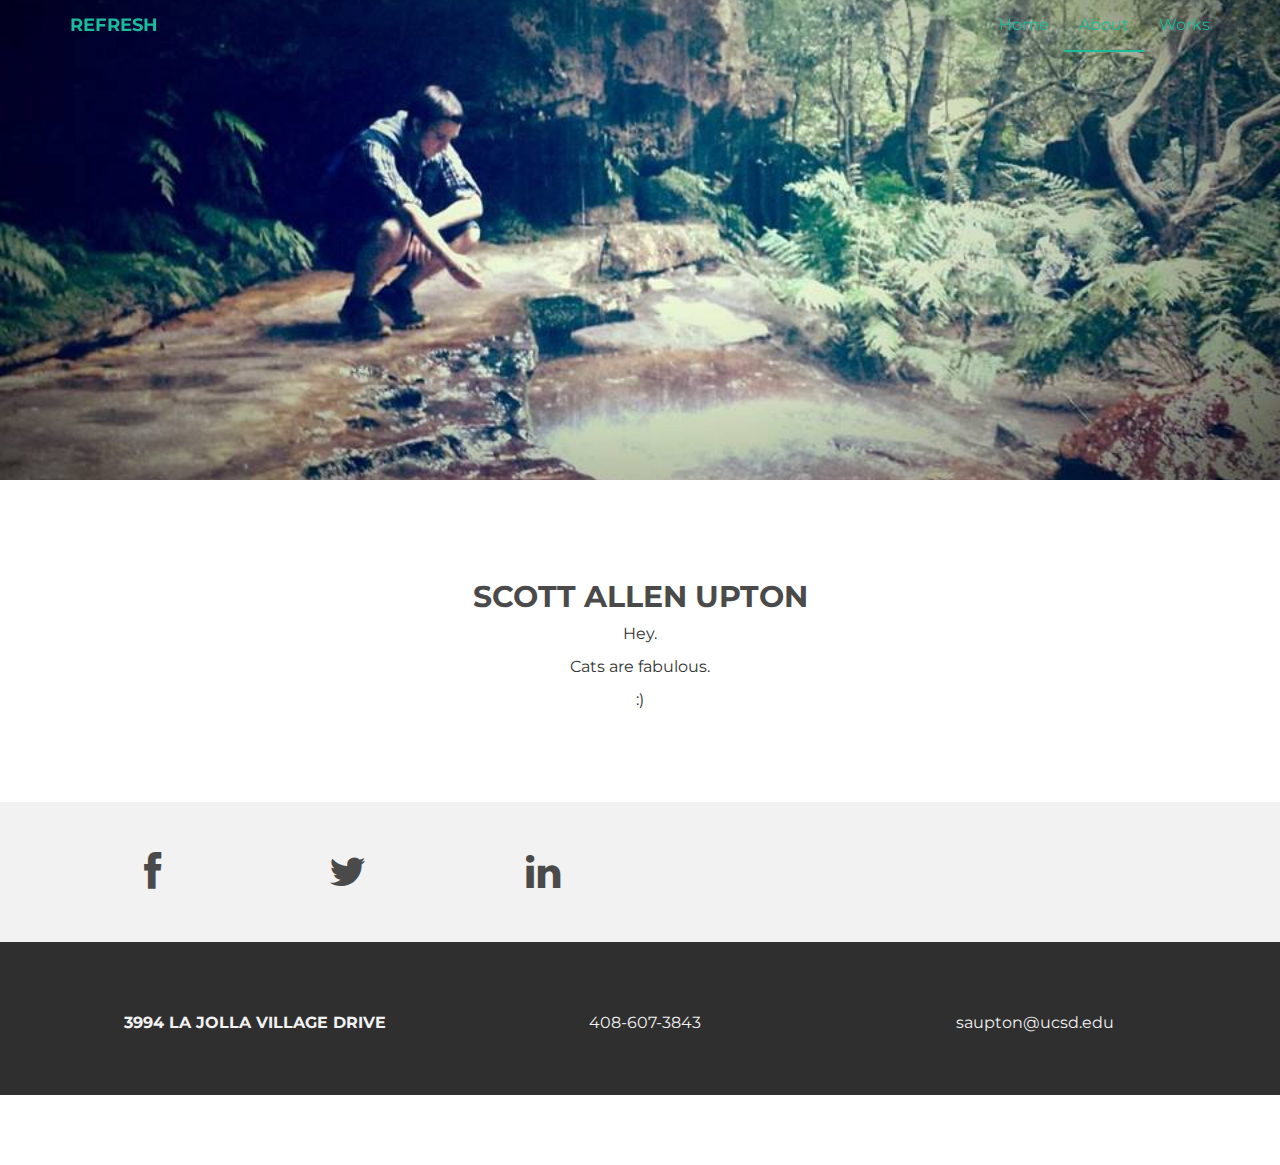
==== about.html @ 27230bd0 "Added template, pictures, etc." ====
<!DOCTYPE html>
<html lang="en">
  <head>
    <meta charset="utf-8">
    <meta http-equiv="X-UA-Compatible" content="IE=edge">
    <meta name="viewport" content="width=device-width, initial-scale=1">
    <meta name="description" content="">
    <meta name="author" content="">
    <link rel="shortcut icon" href="assets/ico/favicon.ico">

    <title>ScottAllenUpton</title>

    <!-- Bootstrap core CSS -->
    <link href="assets/css/bootstrap.css" rel="stylesheet">

    <!-- Custom styles for this template -->
    <link href="assets/css/style.css" rel="stylesheet">
    <link href="assets/css/font-awesome.min.css" rel="stylesheet">

    <!-- Just for debugging purposes. Don't actually copy this line! -->
    <!--[if lt IE 9]><script src="../../assets/js/ie8-responsive-file-warning.js"></script><![endif]-->

    <!-- HTML5 shim and Respond.js IE8 support of HTML5 elements and media queries -->
    <!--[if lt IE 9]>
      <script src="https://oss.maxcdn.com/libs/html5shiv/3.7.0/html5shiv.js"></script>
      <script src="https://oss.maxcdn.com/libs/respond.js/1.4.2/respond.min.js"></script>
    <![endif]-->
  </head>

  <body>

    <!-- Static navbar -->
    <div class="navbar navbar-default navbar-fixed-top" role="navigation">
      <div class="container">
        <div class="navbar-header">
          <button type="button" class="navbar-toggle" data-toggle="collapse" data-target=".navbar-collapse">
            <span class="sr-only">Toggle navigation</span>
            <span class="icon-bar"></span>
            <span class="icon-bar"></span>
            <span class="icon-bar"></span>
          </button>
          <a class="navbar-brand" href="index.html">REFRESH</a>
        </div>
        <div class="navbar-collapse collapse">
          <ul class="nav navbar-nav navbar-right">
            <li><a href="index.html">Home</a></li>
            <li class="active"><a href="about.html">About</a></li>
            <li><a href="index.html#works">Works</a></li>
          </ul>
        </div><!--/.nav-collapse -->
      </div>
    </div>


	<div id="aboutwrap">
	    <div class="container">
			<div class="row">
				<div class="col-lg-6 col-lg-offset-3">
				</div>
			</div><! --/row -->
	    </div> <!-- /container -->
	</div><! --/aboutwrap -->
	
	<div class="container">
		<div class="row centered mt mb">
			<div class="col-lg-8 col-lg-offset-2">
				<h2>SCOTT ALLEN UPTON</h2>
				<p>Hey.</p>
				<p>Cats are fabulous.</p>
				<p>:)</p>
			</div>

		</div><! --/row -->
	</div><! --/container -->
	
	<div id="social">
		<div class="container">
			<div class="row centered">

				<div class="col-lg-2">
					<a href="#"><i class="fa fa-facebook"></i></a>
				</div>
				<div class="col-lg-2">
					<a href="#"><i class="fa fa-twitter"></i></a>
				</div>
				<div class="col-lg-2">
					<a href="#"><i class="fa fa-linkedin"></i></a>
				</div>
			
			</div><! --/row -->
		</div><! --/container -->
	</div><! --/social -->

	<div id="footerwrap">
		<div class="container">
			<div class="row centered">
				<div class="col-lg-4">
					<p><b>3994 LA JOLLA VILLAGE DRIVE</b></p>
				</div>
			
				<div class="col-lg-4">
					<p>408-607-3843</p>
				</div>
				<div class="col-lg-4">
					<p>saupton@ucsd.edu</p>
				</div>
			
			</div>
		
		</div>
	</div><! --/footerwrap -->
	


    <!-- Bootstrap core JavaScript
    ================================================== -->
    <!-- Placed at the end of the document so the pages load faster -->
    <script src="https://ajax.googleapis.com/ajax/libs/jquery/1.11.0/jquery.min.js"></script>
    <script src="assets/js/bootstrap.min.js"></script>
  </body>
</html>
---- assets/css/style.css ----
/*
 * Author: Carlos Alvarez
 * URL: http://Alvarez.is
 *
 * Project Name: NYC Design
 * Version: 1.0
 * Date: 04-20-2014
 * URL: 
 */


/* ==========================================================================
   Base Styles, Bootstrap Modifications & Fonts Import
   ========================================================================== */

@import url(http://fonts.googleapis.com/css?family=Montserrat:400,700);


::-moz-selection {
    background: #f2c2c9;
    color: #a4003a;
    text-shadow: none;
}

::selection {
    background: #16a085;
    color: #a4003a;
    text-shadow: none;
}

/*
 * A better looking default horizontal rule
 */

 hr {
    display: block;
    height: 1px;
    border: 0;
    border-top: 1px solid #ccc;
    margin: 1em 0;
    padding: 0;
}

.centered {
	text-align: center
}

.mt {
	margin-top: 80px;
}

.mb {
	margin-bottom: 80px;
}

/* ==========================================================================
   General styles
   ========================================================================== */


body {
    font-family: 'Montserrat', sans-serif;
    font-weight: 400;
    font-size: 16px;

    -webkit-font-smoothing: antialiased;
    -webkit-overflow-scrolling: touch;
}

h1, h2, h3, h4, h5, h6 {
	font-weight: 700;
    color: #4a4a4a;
}


.navbar-brand {
	font-weight: 700;
}

.navbar-default .navbar-brand {
	color: #1abc9c;
}

.navbar-default {
	background-color: transparent;
	border-color: transparent;
}

.navbar-default .navbar-nav > .active > a, .navbar-default .navbar-nav > .active > a:hover, .navbar-default .navbar-nav > .active > a:focus {
	color: #1abc9c;
	background-color: transparent;
	border-bottom: 2px solid #1abc9c
}

.navbar-default .navbar-nav > li > a {
	color: #1abc9c;
}

/* ==========================================================================
   Wrap Sections
   ========================================================================== */

#headerwrap {
	background: url(../img/back.jpg) no-repeat center top;
	margin-top: -70px;
	padding-top: 250px;
	text-align:center;
	background-attachment: relative;
	background-position: center center;
	min-height: 650px;
	width: 100%;
	
    -webkit-background-size: 100%;
    -moz-background-size: 100%;
    -o-background-size: 100%;
    background-size: 100%;

    -webkit-background-size: cover;
    -moz-background-size: cover;
    -o-background-size: cover;
    background-size: cover;
}

#headerwrap h1 {
	color:#ffffff;
	padding-top: 10px;
	padding-bottom: 20px;
	letter-spacing: 4px;
	font-size: 80px;
	font-weight: bold;
}

#headerwrap h4 {
	font-weight: 400;
	color: #ffffff
}

#social {
	padding-top: 50px;
	padding-bottom: 50px;
	background-color: #f2f2f2;
}

#social i {
	font-size: 40px;
	color: #4a4a4a
}

#social i:hover {
	color: #1abc9c
}

#footerwrap {
	padding-top: 70px;
	padding-bottom: 50px;
	background-color: #2f2f2f;
}

#footerwrap p {
	color: #f2f2f2;
	margin-left: 10px;
}

#workwrap {	
	background: url(../img/work.jpg) no-repeat center top;
	margin-top: -70px;
	padding-top: 250px;
	text-align:center;
	background-attachment: relative;
	background-position: center center;
	min-height: 650px;
	width: 100%;
	
    -webkit-background-size: 100%;
    -moz-background-size: 100%;
    -o-background-size: 100%;
    background-size: 100%;

    -webkit-background-size: cover;
    -moz-background-size: cover;
    -o-background-size: cover;
    background-size: cover;
}

#workwrap h1 {
	color:#ffffff;
	padding-top: 10px;
	padding-bottom: 20px;
	letter-spacing: 4px;
	font-size: 80px;
	font-weight: bold;
}

#workwrap h4 {
	font-weight: 400;
	color: #ffffff
}

#aboutwrap {	
	background: url(../img/about.jpg) no-repeat center top;
	margin-top: -70px;
	padding-top: 250px;
	text-align:center;
	background-attachment: relative;
	background-position: center center;
	min-height: 550px;
	width: 100%;
	
    -webkit-background-size: 100%;
    -moz-background-size: 100%;
    -o-background-size: 100%;
    background-size: 100%;

    -webkit-background-size: cover;
    -moz-background-size: cover;
    -o-background-size: cover;
    background-size: cover;
}




/* Gallery */
.gallery {
	margin-top: 30px;
}

.gallery img:hover {
	opacity: 0.4;
}
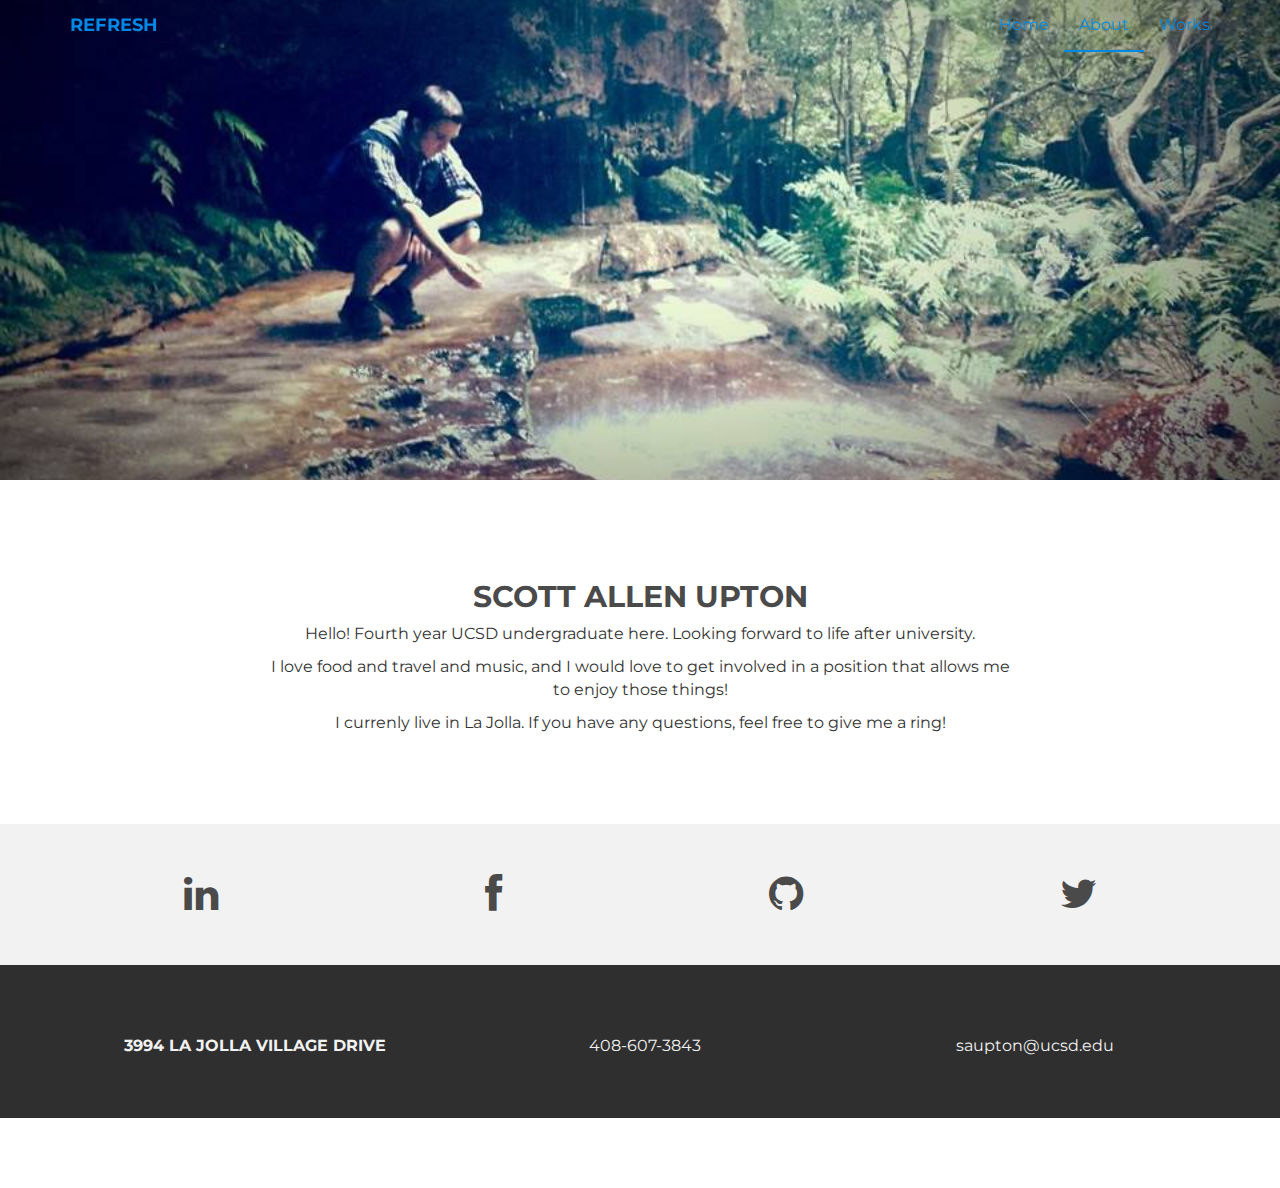
==== commit 3b5bb16a: "Added picture, changed spacing, changed colorscheme" ====
--- a/about.html
+++ b/about.html
@@ -65,9 +65,9 @@
 		<div class="row centered mt mb">
 			<div class="col-lg-8 col-lg-offset-2">
 				<h2>SCOTT ALLEN UPTON</h2>
-				<p>Hey.</p>
-				<p>Cats are fabulous.</p>
-				<p>:)</p>
+				<p>Hello! Fourth year UCSD undergraduate here. Looking forward to life after university.</p>
+				<p>I love food and travel and music, and I would love to get involved in a position that allows me to enjoy those things!</p>
+				<p>I currenly live in La Jolla. If you have any questions, feel free to give me a ring!</p>
 			</div>
 
 		</div><! --/row -->
@@ -77,14 +77,17 @@
 		<div class="container">
 			<div class="row centered">
 
-				<div class="col-lg-2">
-					<a href="#"><i class="fa fa-facebook"></i></a>
+				<div class="col-lg-3">
+					<a href="https://www.linkedin.com/in/scottallenupton"><i class="fa fa-linkedin"></i></a>
 				</div>
-				<div class="col-lg-2">
-					<a href="#"><i class="fa fa-twitter"></i></a>
+				<div class="col-lg-3">
+					<a href="https://www.facebook.com/ScottyUScottish"><i class="fa fa-facebook"></i></a>
 				</div>
-				<div class="col-lg-2">
-					<a href="#"><i class="fa fa-linkedin"></i></a>
+				<div class="col-lg-3">
+					<a href="https://github.com/scottallenupton"><i class="fa fa-github"></i></a>
+				</div>	
+				<div class="col-lg-3">
+					<a href="https://twitter.com/ScottyUScottish"><i class="fa fa-twitter"></i></a>
 				</div>
 			
 			</div><! --/row -->
--- a/assets/css/style.css
+++ b/assets/css/style.css
@@ -1,8 +1,5 @@
 /*
- * Author: Carlos Alvarez
- * URL: http://Alvarez.is
- *
- * Project Name: NYC Design
+
  * Version: 1.0
  * Date: 04-20-2014
  * URL: 
@@ -23,8 +20,8 @@
 }
 
 ::selection {
-    background: #16a085;
-    color: #a4003a;
+    background: #008AE6;
+    color: #ffffff;
     text-shadow: none;
 }
 
@@ -78,7 +75,7 @@
 }
 
 .navbar-default .navbar-brand {
-	color: #1abc9c;
+	color: #008AE6;
 }
 
 .navbar-default {
@@ -87,13 +84,13 @@
 }
 
 .navbar-default .navbar-nav > .active > a, .navbar-default .navbar-nav > .active > a:hover, .navbar-default .navbar-nav > .active > a:focus {
-	color: #1abc9c;
+	color: #008AE6;
 	background-color: transparent;
-	border-bottom: 2px solid #1abc9c
+	border-bottom: 2px solid #008AE6;
 }
 
 .navbar-default .navbar-nav > li > a {
-	color: #1abc9c;
+	color: #008AE6;
 }
 
 /* ==========================================================================
@@ -147,7 +144,7 @@
 }
 
 #social i:hover {
-	color: #1abc9c
+	color: #008AE6
 }
 
 #footerwrap {
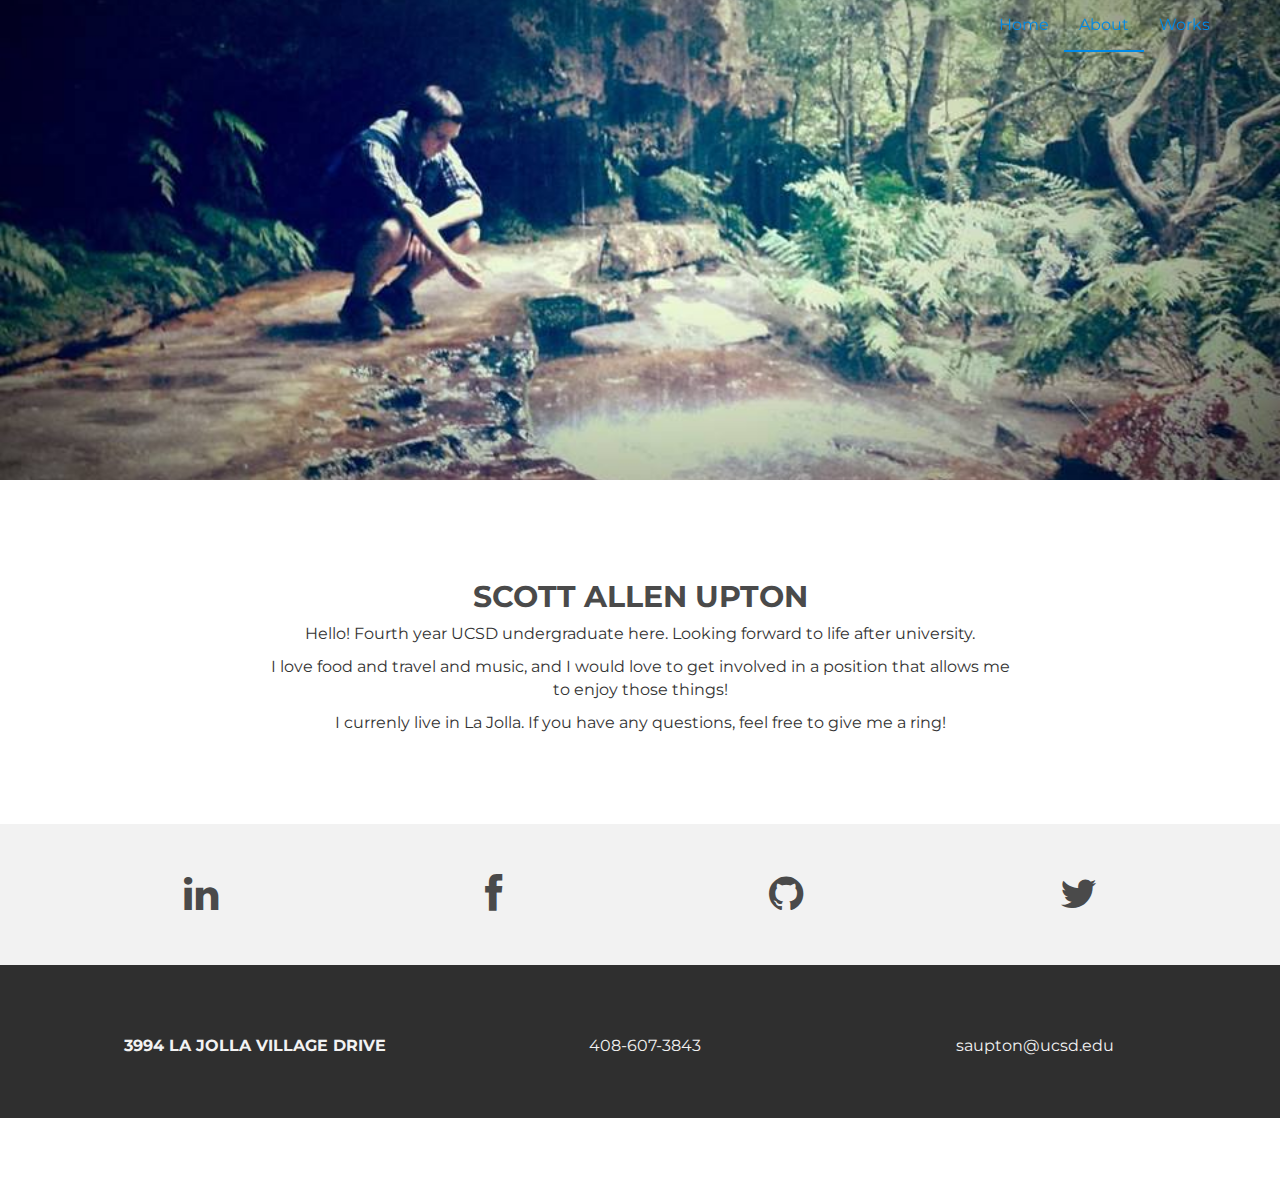
==== commit d9dc5bf0: "Added resizable PDF" ====
--- a/about.html
+++ b/about.html
@@ -39,7 +39,6 @@
             <span class="icon-bar"></span>
             <span class="icon-bar"></span>
           </button>
-          <a class="navbar-brand" href="index.html">REFRESH</a>
         </div>
         <div class="navbar-collapse collapse">
           <ul class="nav navbar-nav navbar-right">
--- a/assets/css/style.css
+++ b/assets/css/style.css
@@ -224,4 +224,19 @@
 
 .gallery img:hover {
 	opacity: 0.4;
+}
+
+.calender-container {
+	position: relative;
+	padding-bottom: 75%;
+	height:0;
+	overflow:hidden;
+}
+
+.calender-container iframe {
+	position:absolute;
+	top:0;
+	left:0;
+	width:100%;
+	height:100%;
 }